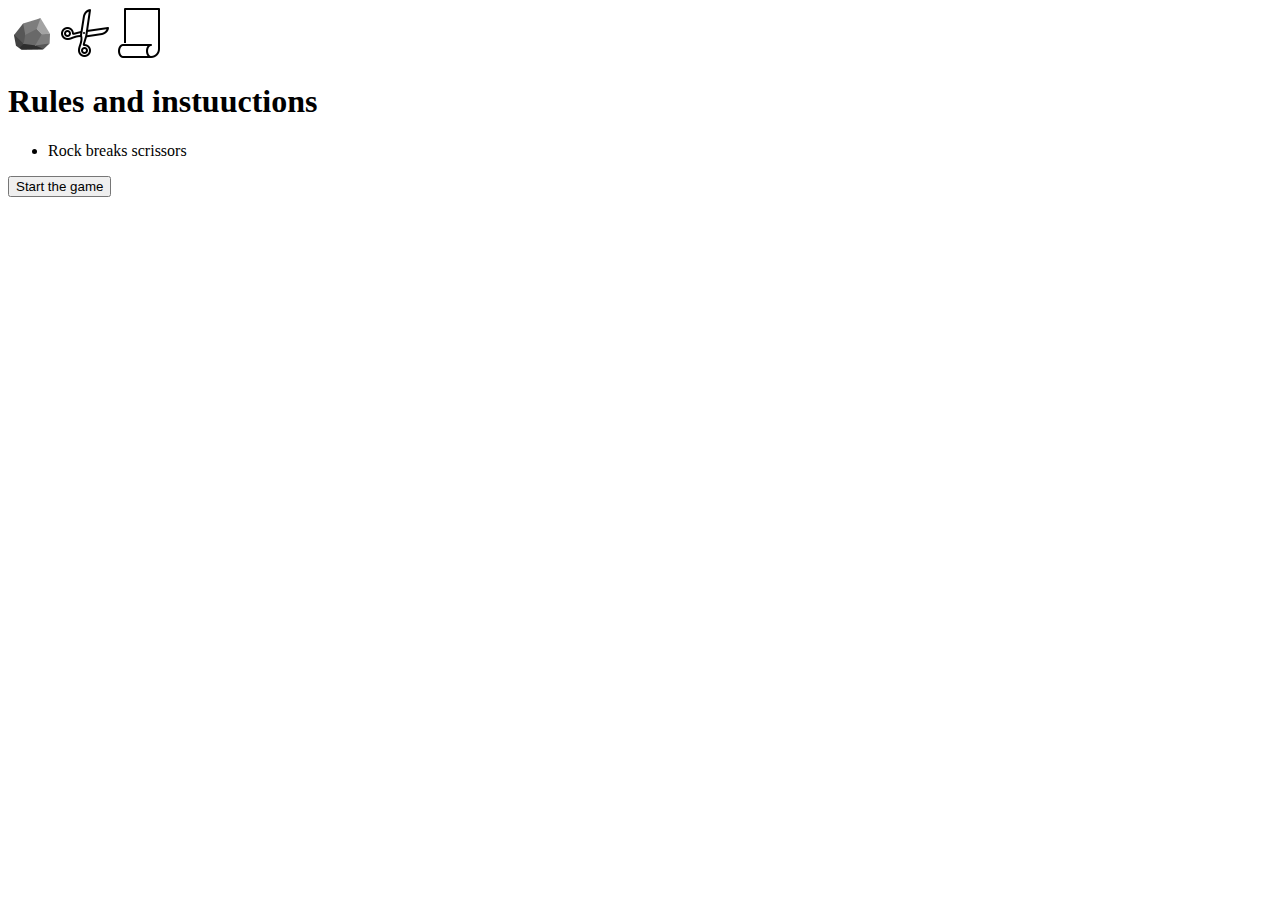
==== index.html @ 956ab9b2 "first commit" ====
<!DOCTYPE html>
<html lang="en">

<head>
    <meta charset="UTF-8">
    <meta name="viewport" content="width=device-width, initial-scale=1.0">
    <title>A&A</title>
</head>

<body>
    <div>
        <img src="./images/rps/rock.png" alt="rock">
        <img src="./images/rps/scissors.png" alt="rock">
        <img src="./images/rps/paper.png" alt="rock">
    </div>
    
    <h1>Rules and instuuctions</h1>
    <ul>
        <li>Rock breaks scrissors</li>
    </ul>
    <button>Start the game</button>


</body>

</html>
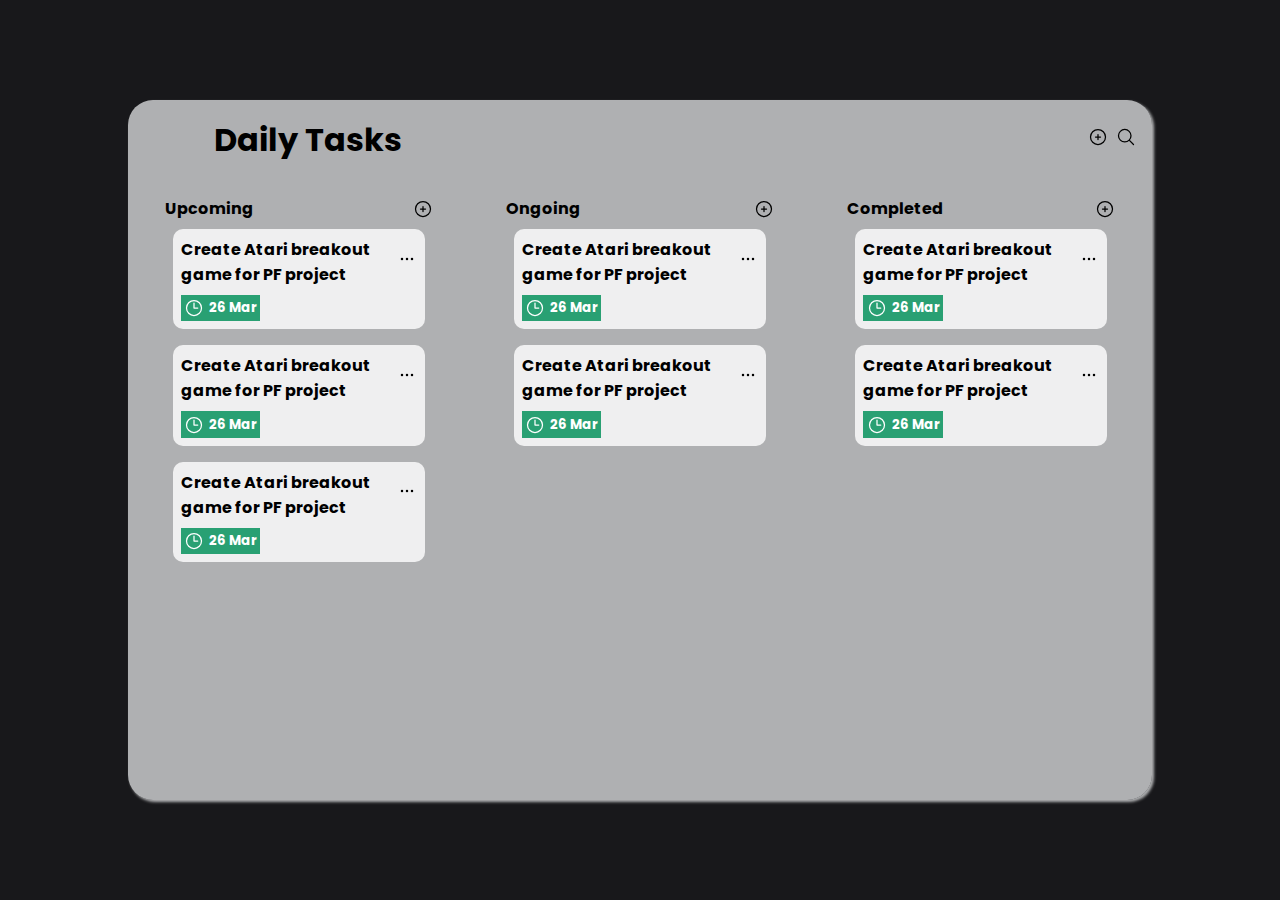
==== commit 1089a9f4: "first commit" ====
--- a/index.html
+++ b/index.html
@@ -4,23 +4,238 @@
 <head>
     <meta charset="UTF-8">
     <meta name="viewport" content="width=device-width, initial-scale=1.0">
-    <title>A&A</title>
+    <title>Drag-and-Drop Board</title>
+    <link rel="stylesheet" href="./styles.css">
 </head>
 
 <body>
-    <div>
-        <img src="./images/rps/rock.png" alt="rock">
-        <img src="./images/rps/scissors.png" alt="rock">
-        <img src="./images/rps/paper.png" alt="rock">
+    <div class="main">
+        <div class="header">
+            <div class="site-info">
+                <img class="logo"
+                    src="https://th.bing.com/th/id/R.a2f4976d232344576bfbb3cb3a7e7804?rik=JT%2fENkNzPrXwtA&riu=http%3a%2f%2fclipart-library.com%2fimages_k%2fcheck-mark-symbol-transparent-background%2fcheck-mark-symbol-transparent-background-24.png&ehk=RBWOwKTVDMfNRb49IFFiE5kBV%2baUFDKk9Q2OpnprTu0%3d&risl=&pid=ImgRaw&r=0"
+                    alt="">
+                <h1 class="title">Daily Tasks</h1>
+            </div>
+            <div class="options">
+                <div>
+                    <svg xmlns="http://www.w3.org/2000/svg" fill="none" viewBox="0 0 24 24" stroke-width="1.5"
+                        stroke="currentColor" class="icon">
+                        <path stroke-linecap="round" stroke-linejoin="round"
+                            d="M12 9v6m3-3H9m12 0a9 9 0 11-18 0 9 9 0 0118 0z" />
+                    </svg>
+
+                </div>
+                <div>
+                    <svg xmlns="http://www.w3.org/2000/svg" fill="none" viewBox="0 0 24 24" stroke-width="1.5"
+                        stroke="currentColor" class="icon">
+                        <path stroke-linecap="round" stroke-linejoin="round"
+                            d="M21 21l-5.197-5.197m0 0A7.5 7.5 0 105.196 5.196a7.5 7.5 0 0010.607 10.607z" />
+                    </svg>
+                </div>
+
+
+            </div>
+        </div>
+        <div class="boards">
+            <div id="todo" class="board">
+                <div class="board-title">
+                    <span>Upcoming</span>
+                    <svg xmlns="http://www.w3.org/2000/svg" fill="none" viewBox="0 0 24 24" stroke-width="1.5"
+                        stroke="currentColor" class="icon">
+                        <path stroke-linecap="round" stroke-linejoin="round"
+                            d="M12 9v6m3-3H9m12 0a9 9 0 11-18 0 9 9 0 0118 0z" />
+                    </svg>
+                </div>
+                <div class="tasks">
+                    <div class="task">
+                        <div class="task-info">
+                            <span class="task-title">Create Atari breakout game for PF project</span>
+                            <span>
+                                <svg xmlns="http://www.w3.org/2000/svg" fill="none" viewBox="0 0 24 24"
+                                    stroke-width="1.5" stroke="currentColor" class="icon">
+                                    <path stroke-linecap="round" stroke-linejoin="round"
+                                        d="M6.75 12a.75.75 0 11-1.5 0 .75.75 0 011.5 0zM12.75 12a.75.75 0 11-1.5 0 .75.75 0 011.5 0zM18.75 12a.75.75 0 11-1.5 0 .75.75 0 011.5 0z" />
+                                </svg>
+
+                            </span>
+                        </div>
+                        <div class="due-date">
+                            <svg xmlns="http://www.w3.org/2000/svg" fill="none" viewBox="0 0 24 24" stroke-width="1.5"
+                                stroke="currentColor" class="icon">
+                                <path stroke-linecap="round" stroke-linejoin="round"
+                                    d="M12 6v6h4.5m4.5 0a9 9 0 11-18 0 9 9 0 0118 0z" />
+                            </svg>
+
+                            <span>26 Mar</span>
+                        </div>
+                    </div>
+                    <div class="task">
+                        <div class="task-info">
+                            <span class="task-title">Create Atari breakout game for PF project</span>
+                            <span>
+                                <svg xmlns="http://www.w3.org/2000/svg" fill="none" viewBox="0 0 24 24"
+                                    stroke-width="1.5" stroke="currentColor" class="icon">
+                                    <path stroke-linecap="round" stroke-linejoin="round"
+                                        d="M6.75 12a.75.75 0 11-1.5 0 .75.75 0 011.5 0zM12.75 12a.75.75 0 11-1.5 0 .75.75 0 011.5 0zM18.75 12a.75.75 0 11-1.5 0 .75.75 0 011.5 0z" />
+                                </svg>
+
+                            </span>
+                        </div>
+                        <div class="due-date">
+                            <svg xmlns="http://www.w3.org/2000/svg" fill="none" viewBox="0 0 24 24" stroke-width="1.5"
+                                stroke="currentColor" class="icon">
+                                <path stroke-linecap="round" stroke-linejoin="round"
+                                    d="M12 6v6h4.5m4.5 0a9 9 0 11-18 0 9 9 0 0118 0z" />
+                            </svg>
+
+                            <span>26 Mar</span>
+                        </div>
+                    </div>
+                    <div class="task">
+                        <div class="task-info">
+                            <span class="task-title">Create Atari breakout game for PF project</span>
+                            <span>
+                                <svg xmlns="http://www.w3.org/2000/svg" fill="none" viewBox="0 0 24 24"
+                                    stroke-width="1.5" stroke="currentColor" class="icon">
+                                    <path stroke-linecap="round" stroke-linejoin="round"
+                                        d="M6.75 12a.75.75 0 11-1.5 0 .75.75 0 011.5 0zM12.75 12a.75.75 0 11-1.5 0 .75.75 0 011.5 0zM18.75 12a.75.75 0 11-1.5 0 .75.75 0 011.5 0z" />
+                                </svg>
+
+                            </span>
+                        </div>
+                        <div class="due-date">
+                            <svg xmlns="http://www.w3.org/2000/svg" fill="none" viewBox="0 0 24 24" stroke-width="1.5"
+                                stroke="currentColor" class="icon">
+                                <path stroke-linecap="round" stroke-linejoin="round"
+                                    d="M12 6v6h4.5m4.5 0a9 9 0 11-18 0 9 9 0 0118 0z" />
+                            </svg>
+
+                            <span>26 Mar</span>
+                        </div>
+                    </div>
+                </div>
+            </div>
+            <div id="ongoing" class="board">
+                <div class="board-title">
+                    <span>Ongoing</span>
+                    <svg xmlns="http://www.w3.org/2000/svg" fill="none" viewBox="0 0 24 24" stroke-width="1.5"
+                        stroke="currentColor" class="icon">
+                        <path stroke-linecap="round" stroke-linejoin="round"
+                            d="M12 9v6m3-3H9m12 0a9 9 0 11-18 0 9 9 0 0118 0z" />
+                    </svg>
+                </div>
+                <div class="tasks">
+                    <div class="task">
+                        <div class="task-info">
+                            <span class="task-title">Create Atari breakout game for PF project</span>
+                            <span>
+                                <svg xmlns="http://www.w3.org/2000/svg" fill="none" viewBox="0 0 24 24"
+                                    stroke-width="1.5" stroke="currentColor" class="icon">
+                                    <path stroke-linecap="round" stroke-linejoin="round"
+                                        d="M6.75 12a.75.75 0 11-1.5 0 .75.75 0 011.5 0zM12.75 12a.75.75 0 11-1.5 0 .75.75 0 011.5 0zM18.75 12a.75.75 0 11-1.5 0 .75.75 0 011.5 0z" />
+                                </svg>
+
+                            </span>
+                        </div>
+                        <div class="due-date">
+                            <svg xmlns="http://www.w3.org/2000/svg" fill="none" viewBox="0 0 24 24" stroke-width="1.5"
+                                stroke="currentColor" class="icon">
+                                <path stroke-linecap="round" stroke-linejoin="round"
+                                    d="M12 6v6h4.5m4.5 0a9 9 0 11-18 0 9 9 0 0118 0z" />
+                            </svg>
+
+                            <span>26 Mar</span>
+                        </div>
+                    </div>
+                    <div class="task">
+                        <div class="task-info">
+                            <span class="task-title">Create Atari breakout game for PF project</span>
+                            <span>
+                                <svg xmlns="http://www.w3.org/2000/svg" fill="none" viewBox="0 0 24 24"
+                                    stroke-width="1.5" stroke="currentColor" class="icon">
+                                    <path stroke-linecap="round" stroke-linejoin="round"
+                                        d="M6.75 12a.75.75 0 11-1.5 0 .75.75 0 011.5 0zM12.75 12a.75.75 0 11-1.5 0 .75.75 0 011.5 0zM18.75 12a.75.75 0 11-1.5 0 .75.75 0 011.5 0z" />
+                                </svg>
+
+                            </span>
+                        </div>
+                        <div class="due-date">
+                            <svg xmlns="http://www.w3.org/2000/svg" fill="none" viewBox="0 0 24 24" stroke-width="1.5"
+                                stroke="currentColor" class="icon">
+                                <path stroke-linecap="round" stroke-linejoin="round"
+                                    d="M12 6v6h4.5m4.5 0a9 9 0 11-18 0 9 9 0 0118 0z" />
+                            </svg>
+
+                            <span>26 Mar</span>
+                        </div>
+                    </div>
+                </div>
+            </div>
+            <div id="completed" class="board">
+                <div class="board-title">
+                    <span>Completed</span>
+                    <svg xmlns="http://www.w3.org/2000/svg" fill="none" viewBox="0 0 24 24" stroke-width="1.5"
+                        stroke="currentColor" class="icon">
+                        <path stroke-linecap="round" stroke-linejoin="round"
+                            d="M12 9v6m3-3H9m12 0a9 9 0 11-18 0 9 9 0 0118 0z" />
+                    </svg>
+                </div>
+                <div class="tasks">
+                    <div class="task">
+                        <div class="task-info">
+                            <span class="task-title">Create Atari breakout game for PF project</span>
+                            <span>
+                                <svg xmlns="http://www.w3.org/2000/svg" fill="none" viewBox="0 0 24 24"
+                                    stroke-width="1.5" stroke="currentColor" class="icon">
+                                    <path stroke-linecap="round" stroke-linejoin="round"
+                                        d="M6.75 12a.75.75 0 11-1.5 0 .75.75 0 011.5 0zM12.75 12a.75.75 0 11-1.5 0 .75.75 0 011.5 0zM18.75 12a.75.75 0 11-1.5 0 .75.75 0 011.5 0z" />
+                                </svg>
+
+                            </span>
+                        </div>
+                        <div class="due-date">
+                            <svg xmlns="http://www.w3.org/2000/svg" fill="none" viewBox="0 0 24 24" stroke-width="1.5"
+                                stroke="currentColor" class="icon">
+                                <path stroke-linecap="round" stroke-linejoin="round"
+                                    d="M12 6v6h4.5m4.5 0a9 9 0 11-18 0 9 9 0 0118 0z" />
+                            </svg>
+
+                            <span>26 Mar</span>
+                        </div>
+                    </div>
+                    <div class="task">
+                        <div class="task-info">
+                            <span class="task-title">Create Atari breakout game for PF project</span>
+                            <span>
+                                <svg xmlns="http://www.w3.org/2000/svg" fill="none" viewBox="0 0 24 24"
+                                    stroke-width="1.5" stroke="currentColor" class="icon">
+                                    <path stroke-linecap="round" stroke-linejoin="round"
+                                        d="M6.75 12a.75.75 0 11-1.5 0 .75.75 0 011.5 0zM12.75 12a.75.75 0 11-1.5 0 .75.75 0 011.5 0zM18.75 12a.75.75 0 11-1.5 0 .75.75 0 011.5 0z" />
+                                </svg>
+
+                            </span>
+                        </div>
+                        <div class="due-date">
+                            <svg xmlns="http://www.w3.org/2000/svg" fill="none" viewBox="0 0 24 24" stroke-width="1.5"
+                                stroke="currentColor" class="icon">
+                                <path stroke-linecap="round" stroke-linejoin="round"
+                                    d="M12 6v6h4.5m4.5 0a9 9 0 11-18 0 9 9 0 0118 0z" />
+                            </svg>
+
+                            <span>26 Mar</span>
+                        </div>
+                    </div>
+                </div>
+            </div>
+        </div>
     </div>
-    
-    <h1>Rules and instuuctions</h1>
-    <ul>
-        <li>Rock breaks scrissors</li>
-    </ul>
-    <button>Start the game</button>
-
-
+
+
+
+
+
+    <script src="./script.js"></script>
 </body>
 
 </html>--- a/styles.css
+++ b/styles.css
@@ -0,0 +1,162 @@
+/* styles.css */
+@import url('https://fonts.googleapis.com/css2?family=DM+Sans:opsz,wght@9..40,400;9..40,700;9..40,900&family=Poppins:wght@400;700&display=swap');
+
+*{
+    padding: 0;
+    margin: 0;
+    box-sizing: border-box;
+    font-family: 'Poppins', sans-serif;
+}
+
+body{
+    background-color: #18181b;
+    display: flex;
+    align-items: center;
+    justify-content: center;
+    height: 100vh;
+}
+
+.main{
+    width: 80%;
+    height: 700px;
+    background-color: #f7f9fbad;
+    border-radius: 25px;
+    box-shadow: 2px 2px 3px #f7f9fbad;
+}
+
+.header{
+    display: flex;
+    align-items: center;
+    justify-content: space-between;
+    margin: 1rem;
+}
+
+.site-info{
+    display: flex;
+    align-items: center;
+}
+
+.logo{
+    width: 70px;
+
+}
+
+.options{
+    display: flex;
+    align-items: center;
+    gap: 0.5rem;
+}
+
+.icon{
+    cursor: pointer;
+    width: 20px;
+}
+
+.boards{
+    display: grid;
+    grid-template-columns: repeat(3,1fr);
+    place-items: center;
+}
+
+.board{
+   
+    /* background-color: white; */
+    height: 500px;
+    width: 300px;
+    /* overflow: scroll; */
+    padding: 1rem;
+}
+
+.board-title{
+    font-weight: bold;
+    display: flex;
+    align-items: center;
+    justify-content: space-between;
+    
+}
+
+.tasks{
+    display: flex;
+    flex-direction: column;
+    justify-content: start;
+    align-items: start;
+}
+
+.task{
+    display: flex;
+    justify-content: start;
+    flex-direction: column;
+    background-color: rgba(255, 255, 255, 0.8);
+    width: fit-content;
+    padding: 0.5rem;
+    margin: 0.5rem;
+    border-radius: 10px;
+
+}
+.task-info{
+    display: flex;
+    align-items: center;
+    justify-content: space-between;
+}
+
+.task-title{
+    font-weight: bold;
+
+}
+
+.due-date{
+    font-size: smaller;
+    margin-top: 0.5rem;
+    background-color: #29a073;
+    width: fit-content;
+    color: white;
+    font-weight: bold;
+    padding: 0.2rem;
+    display: flex;
+    align-items: center;
+    gap: 5px;
+}
+
+/* .todos {
+    font-family: 'Arial', sans-serif;
+    display: flex;
+    justify-content: center;
+    align-items: center;
+    min-height: 100vh;
+    margin: 0;
+  }
+  
+  .board {
+    border: 1px solid #ccc;
+    border-radius: 8px;
+    width: 200px;
+    margin: 10px;
+    padding: 10px;
+    background-color: #f4f4f4;
+    box-shadow: 0 0 10px rgba(0, 0, 0, 0.1);
+  }
+  
+  .board-header {
+    font-size: 1.2em;
+    font-weight: bold;
+    margin-bottom: 8px;
+  }
+  
+  .task {
+    background-color: #fff;
+    border: 1px solid #ddd;
+    border-radius: 4px;
+    padding: 8px;
+    margin-bottom: 8px;
+    cursor: grab;
+    user-select: none;
+  }
+  
+  .task:hover {
+    background-color: #f9f9f9;
+  }
+  
+  .task:active {
+    cursor: grabbing;
+  } */
+  
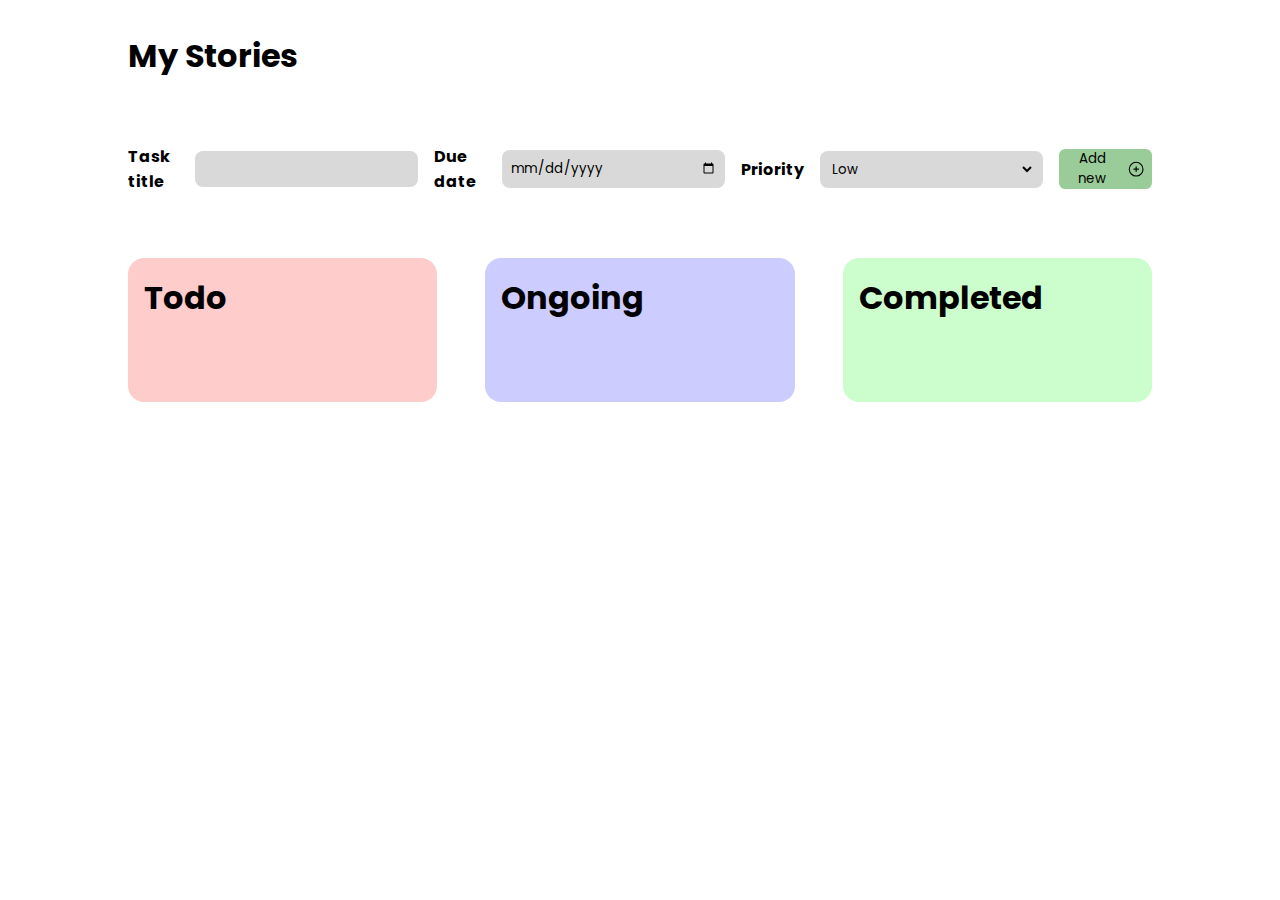
==== commit 48e553bb: "Project completed" ====
--- a/index.html
+++ b/index.html
@@ -4,238 +4,68 @@
 <head>
     <meta charset="UTF-8">
     <meta name="viewport" content="width=device-width, initial-scale=1.0">
-    <title>Drag-and-Drop Board</title>
+    <title>Document</title>
     <link rel="stylesheet" href="./styles.css">
+    <link rel="shortcut icon" href="./imgs/favicon." type="image/x-icon">
 </head>
 
+
 <body>
-    <div class="main">
-        <div class="header">
-            <div class="site-info">
-                <img class="logo"
-                    src="https://th.bing.com/th/id/R.a2f4976d232344576bfbb3cb3a7e7804?rik=JT%2fENkNzPrXwtA&riu=http%3a%2f%2fclipart-library.com%2fimages_k%2fcheck-mark-symbol-transparent-background%2fcheck-mark-symbol-transparent-background-24.png&ehk=RBWOwKTVDMfNRb49IFFiE5kBV%2baUFDKk9Q2OpnprTu0%3d&risl=&pid=ImgRaw&r=0"
-                    alt="">
-                <h1 class="title">Daily Tasks</h1>
-            </div>
-            <div class="options">
-                <div>
-                    <svg xmlns="http://www.w3.org/2000/svg" fill="none" viewBox="0 0 24 24" stroke-width="1.5"
-                        stroke="currentColor" class="icon">
-                        <path stroke-linecap="round" stroke-linejoin="round"
-                            d="M12 9v6m3-3H9m12 0a9 9 0 11-18 0 9 9 0 0118 0z" />
-                    </svg>
+    <header class="header">
+        <h1>My Stories</h1>
 
-                </div>
-                <div>
-                    <svg xmlns="http://www.w3.org/2000/svg" fill="none" viewBox="0 0 24 24" stroke-width="1.5"
-                        stroke="currentColor" class="icon">
-                        <path stroke-linecap="round" stroke-linejoin="round"
-                            d="M21 21l-5.197-5.197m0 0A7.5 7.5 0 105.196 5.196a7.5 7.5 0 0010.607 10.607z" />
-                    </svg>
-                </div>
+    </header>
+    <div class="add-task">
 
+        <label for="">Task title</label>
+        <div class="task-input">
+            <input type="text" id="newTask">
+        </div>
+        <label for="">Due date</label>
+        <div class="task-input">
+
+            <input type="date" id="newTaskDate">
+        </div>
+        <label for="">Priority</label>
+        <div class="task-input">
+
+            <select id="newTaskPrio">
+
+                <option value="Low">Low</option>
+                <option value="Medium">Medium</option>
+                <option value="High">High</option>
+            </select>
+        </div>
+        <button onclick="addNewTask(this)" id="addNew" class="add-new">
+            <span>Add new</span>
+            <svg xmlns="http://www.w3.org/2000/svg" fill="none" viewBox="0 0 24 24" stroke-width="1.5"
+                stroke="currentColor" class="icon">
+                <path stroke-linecap="round" stroke-linejoin="round"
+                    d="M12 9v6m3-3H9m12 0a9 9 0 11-18 0 9 9 0 0118 0z" />
+            </svg>
+        </button>
+    </div>
+    <div class="boards">
+        <div class="board bg-red">
+            <h1>Todo</h1>
+            <div id="todo" ondrop="drop(event)" ondragover="allowDrop(event)" class="tasks">
 
             </div>
         </div>
-        <div class="boards">
-            <div id="todo" class="board">
-                <div class="board-title">
-                    <span>Upcoming</span>
-                    <svg xmlns="http://www.w3.org/2000/svg" fill="none" viewBox="0 0 24 24" stroke-width="1.5"
-                        stroke="currentColor" class="icon">
-                        <path stroke-linecap="round" stroke-linejoin="round"
-                            d="M12 9v6m3-3H9m12 0a9 9 0 11-18 0 9 9 0 0118 0z" />
-                    </svg>
-                </div>
-                <div class="tasks">
-                    <div class="task">
-                        <div class="task-info">
-                            <span class="task-title">Create Atari breakout game for PF project</span>
-                            <span>
-                                <svg xmlns="http://www.w3.org/2000/svg" fill="none" viewBox="0 0 24 24"
-                                    stroke-width="1.5" stroke="currentColor" class="icon">
-                                    <path stroke-linecap="round" stroke-linejoin="round"
-                                        d="M6.75 12a.75.75 0 11-1.5 0 .75.75 0 011.5 0zM12.75 12a.75.75 0 11-1.5 0 .75.75 0 011.5 0zM18.75 12a.75.75 0 11-1.5 0 .75.75 0 011.5 0z" />
-                                </svg>
+        <div class="board bg-yellow">
+            <h1>Ongoing</h1>
+            <div ondrop="drop(event)" ondragover="allowDrop(event)" id="ongoing" class="tasks">
 
-                            </span>
-                        </div>
-                        <div class="due-date">
-                            <svg xmlns="http://www.w3.org/2000/svg" fill="none" viewBox="0 0 24 24" stroke-width="1.5"
-                                stroke="currentColor" class="icon">
-                                <path stroke-linecap="round" stroke-linejoin="round"
-                                    d="M12 6v6h4.5m4.5 0a9 9 0 11-18 0 9 9 0 0118 0z" />
-                            </svg>
+            </div>
+        </div>
+        <div class="board bg-green">
+            <h1>Completed</h1>
+            <div ondrop="drop(event)" ondragover="allowDrop(event)" id="completed" class="tasks">
 
-                            <span>26 Mar</span>
-                        </div>
-                    </div>
-                    <div class="task">
-                        <div class="task-info">
-                            <span class="task-title">Create Atari breakout game for PF project</span>
-                            <span>
-                                <svg xmlns="http://www.w3.org/2000/svg" fill="none" viewBox="0 0 24 24"
-                                    stroke-width="1.5" stroke="currentColor" class="icon">
-                                    <path stroke-linecap="round" stroke-linejoin="round"
-                                        d="M6.75 12a.75.75 0 11-1.5 0 .75.75 0 011.5 0zM12.75 12a.75.75 0 11-1.5 0 .75.75 0 011.5 0zM18.75 12a.75.75 0 11-1.5 0 .75.75 0 011.5 0z" />
-                                </svg>
-
-                            </span>
-                        </div>
-                        <div class="due-date">
-                            <svg xmlns="http://www.w3.org/2000/svg" fill="none" viewBox="0 0 24 24" stroke-width="1.5"
-                                stroke="currentColor" class="icon">
-                                <path stroke-linecap="round" stroke-linejoin="round"
-                                    d="M12 6v6h4.5m4.5 0a9 9 0 11-18 0 9 9 0 0118 0z" />
-                            </svg>
-
-                            <span>26 Mar</span>
-                        </div>
-                    </div>
-                    <div class="task">
-                        <div class="task-info">
-                            <span class="task-title">Create Atari breakout game for PF project</span>
-                            <span>
-                                <svg xmlns="http://www.w3.org/2000/svg" fill="none" viewBox="0 0 24 24"
-                                    stroke-width="1.5" stroke="currentColor" class="icon">
-                                    <path stroke-linecap="round" stroke-linejoin="round"
-                                        d="M6.75 12a.75.75 0 11-1.5 0 .75.75 0 011.5 0zM12.75 12a.75.75 0 11-1.5 0 .75.75 0 011.5 0zM18.75 12a.75.75 0 11-1.5 0 .75.75 0 011.5 0z" />
-                                </svg>
-
-                            </span>
-                        </div>
-                        <div class="due-date">
-                            <svg xmlns="http://www.w3.org/2000/svg" fill="none" viewBox="0 0 24 24" stroke-width="1.5"
-                                stroke="currentColor" class="icon">
-                                <path stroke-linecap="round" stroke-linejoin="round"
-                                    d="M12 6v6h4.5m4.5 0a9 9 0 11-18 0 9 9 0 0118 0z" />
-                            </svg>
-
-                            <span>26 Mar</span>
-                        </div>
-                    </div>
-                </div>
-            </div>
-            <div id="ongoing" class="board">
-                <div class="board-title">
-                    <span>Ongoing</span>
-                    <svg xmlns="http://www.w3.org/2000/svg" fill="none" viewBox="0 0 24 24" stroke-width="1.5"
-                        stroke="currentColor" class="icon">
-                        <path stroke-linecap="round" stroke-linejoin="round"
-                            d="M12 9v6m3-3H9m12 0a9 9 0 11-18 0 9 9 0 0118 0z" />
-                    </svg>
-                </div>
-                <div class="tasks">
-                    <div class="task">
-                        <div class="task-info">
-                            <span class="task-title">Create Atari breakout game for PF project</span>
-                            <span>
-                                <svg xmlns="http://www.w3.org/2000/svg" fill="none" viewBox="0 0 24 24"
-                                    stroke-width="1.5" stroke="currentColor" class="icon">
-                                    <path stroke-linecap="round" stroke-linejoin="round"
-                                        d="M6.75 12a.75.75 0 11-1.5 0 .75.75 0 011.5 0zM12.75 12a.75.75 0 11-1.5 0 .75.75 0 011.5 0zM18.75 12a.75.75 0 11-1.5 0 .75.75 0 011.5 0z" />
-                                </svg>
-
-                            </span>
-                        </div>
-                        <div class="due-date">
-                            <svg xmlns="http://www.w3.org/2000/svg" fill="none" viewBox="0 0 24 24" stroke-width="1.5"
-                                stroke="currentColor" class="icon">
-                                <path stroke-linecap="round" stroke-linejoin="round"
-                                    d="M12 6v6h4.5m4.5 0a9 9 0 11-18 0 9 9 0 0118 0z" />
-                            </svg>
-
-                            <span>26 Mar</span>
-                        </div>
-                    </div>
-                    <div class="task">
-                        <div class="task-info">
-                            <span class="task-title">Create Atari breakout game for PF project</span>
-                            <span>
-                                <svg xmlns="http://www.w3.org/2000/svg" fill="none" viewBox="0 0 24 24"
-                                    stroke-width="1.5" stroke="currentColor" class="icon">
-                                    <path stroke-linecap="round" stroke-linejoin="round"
-                                        d="M6.75 12a.75.75 0 11-1.5 0 .75.75 0 011.5 0zM12.75 12a.75.75 0 11-1.5 0 .75.75 0 011.5 0zM18.75 12a.75.75 0 11-1.5 0 .75.75 0 011.5 0z" />
-                                </svg>
-
-                            </span>
-                        </div>
-                        <div class="due-date">
-                            <svg xmlns="http://www.w3.org/2000/svg" fill="none" viewBox="0 0 24 24" stroke-width="1.5"
-                                stroke="currentColor" class="icon">
-                                <path stroke-linecap="round" stroke-linejoin="round"
-                                    d="M12 6v6h4.5m4.5 0a9 9 0 11-18 0 9 9 0 0118 0z" />
-                            </svg>
-
-                            <span>26 Mar</span>
-                        </div>
-                    </div>
-                </div>
-            </div>
-            <div id="completed" class="board">
-                <div class="board-title">
-                    <span>Completed</span>
-                    <svg xmlns="http://www.w3.org/2000/svg" fill="none" viewBox="0 0 24 24" stroke-width="1.5"
-                        stroke="currentColor" class="icon">
-                        <path stroke-linecap="round" stroke-linejoin="round"
-                            d="M12 9v6m3-3H9m12 0a9 9 0 11-18 0 9 9 0 0118 0z" />
-                    </svg>
-                </div>
-                <div class="tasks">
-                    <div class="task">
-                        <div class="task-info">
-                            <span class="task-title">Create Atari breakout game for PF project</span>
-                            <span>
-                                <svg xmlns="http://www.w3.org/2000/svg" fill="none" viewBox="0 0 24 24"
-                                    stroke-width="1.5" stroke="currentColor" class="icon">
-                                    <path stroke-linecap="round" stroke-linejoin="round"
-                                        d="M6.75 12a.75.75 0 11-1.5 0 .75.75 0 011.5 0zM12.75 12a.75.75 0 11-1.5 0 .75.75 0 011.5 0zM18.75 12a.75.75 0 11-1.5 0 .75.75 0 011.5 0z" />
-                                </svg>
-
-                            </span>
-                        </div>
-                        <div class="due-date">
-                            <svg xmlns="http://www.w3.org/2000/svg" fill="none" viewBox="0 0 24 24" stroke-width="1.5"
-                                stroke="currentColor" class="icon">
-                                <path stroke-linecap="round" stroke-linejoin="round"
-                                    d="M12 6v6h4.5m4.5 0a9 9 0 11-18 0 9 9 0 0118 0z" />
-                            </svg>
-
-                            <span>26 Mar</span>
-                        </div>
-                    </div>
-                    <div class="task">
-                        <div class="task-info">
-                            <span class="task-title">Create Atari breakout game for PF project</span>
-                            <span>
-                                <svg xmlns="http://www.w3.org/2000/svg" fill="none" viewBox="0 0 24 24"
-                                    stroke-width="1.5" stroke="currentColor" class="icon">
-                                    <path stroke-linecap="round" stroke-linejoin="round"
-                                        d="M6.75 12a.75.75 0 11-1.5 0 .75.75 0 011.5 0zM12.75 12a.75.75 0 11-1.5 0 .75.75 0 011.5 0zM18.75 12a.75.75 0 11-1.5 0 .75.75 0 011.5 0z" />
-                                </svg>
-
-                            </span>
-                        </div>
-                        <div class="due-date">
-                            <svg xmlns="http://www.w3.org/2000/svg" fill="none" viewBox="0 0 24 24" stroke-width="1.5"
-                                stroke="currentColor" class="icon">
-                                <path stroke-linecap="round" stroke-linejoin="round"
-                                    d="M12 6v6h4.5m4.5 0a9 9 0 11-18 0 9 9 0 0118 0z" />
-                            </svg>
-
-                            <span>26 Mar</span>
-                        </div>
-                    </div>
-                </div>
             </div>
         </div>
     </div>
-
-
-
-
-
-    <script src="./script.js"></script>
+    <script src="./index.js"></script>
 </body>
 
 </html>--- a/styles.css
+++ b/styles.css
@@ -1,4 +1,3 @@
-/* styles.css */
 @import url('https://fonts.googleapis.com/css2?family=DM+Sans:opsz,wght@9..40,400;9..40,700;9..40,900&family=Poppins:wght@400;700&display=swap');
 
 *{
@@ -8,155 +7,191 @@
     font-family: 'Poppins', sans-serif;
 }
 
-body{
-    background-color: #18181b;
+body {
     display: flex;
     align-items: center;
     justify-content: center;
-    height: 100vh;
+    flex-direction: column;
+
 }
+.icon{
+    width: 20px;
 
-.main{
-    width: 80%;
-    height: 700px;
-    background-color: #f7f9fbad;
-    border-radius: 25px;
-    box-shadow: 2px 2px 3px #f7f9fbad;
 }
-
-.header{
+.header {
     display: flex;
     align-items: center;
     justify-content: space-between;
-    margin: 1rem;
+    width: 80%;
+    margin: 2rem;
+}
+.add-new{
+    background-color: rgba(0, 128, 0, 0.4);
+    border: none;
+    cursor: pointer;
+    padding: 0.4rem;
+    border-radius: 0.4rem;
+    width: 20%;
+    height: 40px;
+    display: flex;
+    align-items: center;
+    justify-content: center;
+    gap: 0.5rem;
 }
 
-.site-info{
+.add-task{
+    margin: 2rem;
     display: flex;
     align-items: center;
+    justify-content: space-between;
+    width: 80%;
+    
+    margin: 2rem;
+    gap: 1rem;
 }
 
-.logo{
-    width: 70px;
+.task-input{
+    width: 50%;
+    background-color: rgba(128, 128, 128, 0.3);
+    border-radius: 0.5rem;
+    display: flex;
+    align-items: center;
+    padding: 0.5rem;
+}
+label{
+   width: 12%;
+    font-weight: bold;
+}
+.task-input input{
+   border: none;
+  
+   background-color: transparent;
+   width: 100%;
+   outline: none;
+}
+.task-input select{
+    border: none;
+   
+    background-color: transparent;
+    width: 100%;
+    outline: none;
+ }
+.boards {
+    width: 80%;
+    display: grid;
+    place-items: start;
+    gap: 3rem;
+    grid-template-columns: repeat(3, 1fr);
+    margin-top: 2rem;
+}
+.board{
+    display: flex;
+    width: 100%;
+    /* background-color: rgb(201, 242, 201); */
+    flex-direction: column;
+    align-items: start;
+    justify-content: start;
+    /* background-color: rgba(128, 128, 128, 0.1); */
+    padding: 1rem;
+    border-radius: 1rem;
+}
+
+.bg-green{
+    background-color: rgba(0, 244, 0, 0.2);
+}
+.bg-red{
+    background-color: rgba(255, 0, 0, 0.2)
+}
+
+.bg-yellow{
+    background-color: rgba(0, 0, 255, 0.2)
+}
+
+.dragging{
+    border: 2px dotted rgba(128, 128, 128, 0.9);
+}
+
+.tasks{
+    padding: 1rem;
+    margin-top: 2rem;
+    width: 100%;
+    display: flex;
+    gap: 1rem;
+    align-items: center;
+    flex-direction: column;
+    justify-content: center;
+}
+.task{
+    
+    display: flex;
+    flex-direction: column;
+    width: 100%;
+    /* background-color: rgba(128, 128, 128, 0.2); */
+    background-color: white;
+    box-shadow: 10px 10px 20px rgba(128, 128, 128, 0.132);
+    padding: 0.9rem;
+    border-radius: 0.6rem;
+    cursor: pointer;
+}
+.task-title{
+    font-size: 1.3rem;
+    font-weight: bolder;
+    text-transform: capitalize;
+    color: rgba(128, 128, 128, 9);
+}
+.task-info-actions{
+    margin-top: 0.5rem;
+    display: flex;
+    align-items: center;
+    justify-content: space-between;
+    gap: 3rem;
+}
+
+.task-info{
+    display: flex;
+    align-items: center;
+    gap: 1rem;
+    
+}
+
+.task-prio{
+    width: fit-content;
+    text-align: center;
+    padding: 0.3rem;
+    border-radius: 0.4rem;
+}
+
+.task-due{
+    color: rgba(128, 128, 128, 9);
+    font-weight: bold;
 
 }
 
-.options{
+.red{
+    background-color: rgba(255, 0, 0, 0.5);
+}
+
+.green{
+    background-color: rgba(0, 128, 0, 0.4);
+}
+
+.yellow{
+    background-color: rgba(255, 255, 0, 0.5);
+}
+
+
+.task-actions{
     display: flex;
     align-items: center;
     gap: 0.5rem;
 }
 
 .icon{
-    cursor: pointer;
     width: 20px;
 }
 
-.boards{
-    display: grid;
-    grid-template-columns: repeat(3,1fr);
-    place-items: center;
-}
 
-.board{
-   
-    /* background-color: white; */
-    height: 500px;
-    width: 300px;
-    /* overflow: scroll; */
-    padding: 1rem;
-}
 
-.board-title{
-    font-weight: bold;
-    display: flex;
-    align-items: center;
-    justify-content: space-between;
-    
-}
-
-.tasks{
-    display: flex;
-    flex-direction: column;
-    justify-content: start;
-    align-items: start;
-}
-
-.task{
-    display: flex;
-    justify-content: start;
-    flex-direction: column;
-    background-color: rgba(255, 255, 255, 0.8);
-    width: fit-content;
-    padding: 0.5rem;
-    margin: 0.5rem;
-    border-radius: 10px;
-
-}
-.task-info{
-    display: flex;
-    align-items: center;
-    justify-content: space-between;
-}
-
-.task-title{
-    font-weight: bold;
-
-}
-
-.due-date{
-    font-size: smaller;
-    margin-top: 0.5rem;
-    background-color: #29a073;
-    width: fit-content;
-    color: white;
-    font-weight: bold;
-    padding: 0.2rem;
-    display: flex;
-    align-items: center;
-    gap: 5px;
-}
-
-/* .todos {
-    font-family: 'Arial', sans-serif;
-    display: flex;
-    justify-content: center;
-    align-items: center;
-    min-height: 100vh;
-    margin: 0;
-  }
-  
-  .board {
-    border: 1px solid #ccc;
-    border-radius: 8px;
-    width: 200px;
-    margin: 10px;
-    padding: 10px;
-    background-color: #f4f4f4;
-    box-shadow: 0 0 10px rgba(0, 0, 0, 0.1);
-  }
-  
-  .board-header {
-    font-size: 1.2em;
-    font-weight: bold;
-    margin-bottom: 8px;
-  }
-  
-  .task {
-    background-color: #fff;
-    border: 1px solid #ddd;
-    border-radius: 4px;
-    padding: 8px;
-    margin-bottom: 8px;
-    cursor: grab;
-    user-select: none;
-  }
-  
-  .task:hover {
-    background-color: #f9f9f9;
-  }
-  
-  .task:active {
-    cursor: grabbing;
-  } */
-  
+.completed{
+text-decoration: line-through;
+}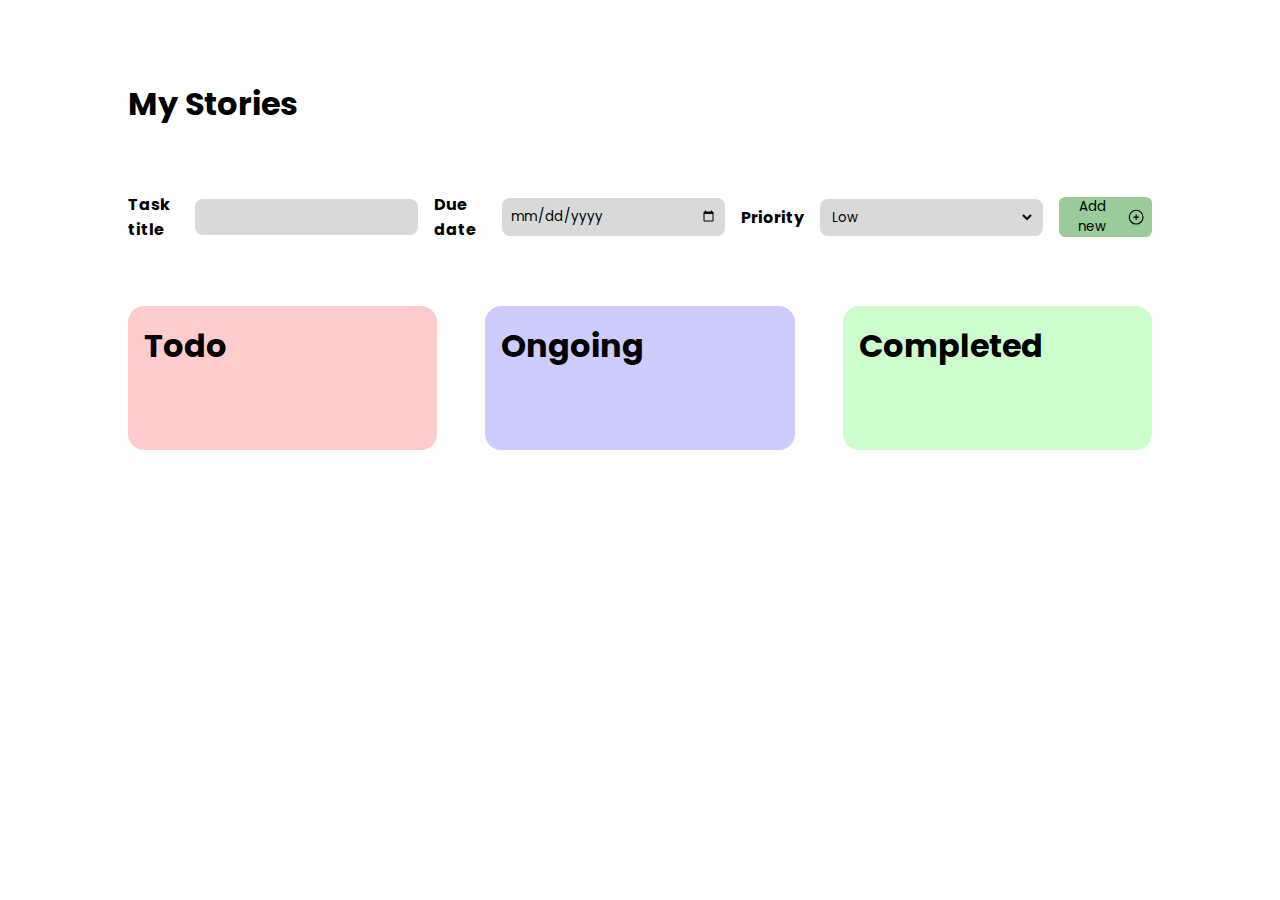
==== commit 42eca593: "Project Completed final" ====
--- a/index.html
+++ b/index.html
@@ -6,7 +6,7 @@
     <meta name="viewport" content="width=device-width, initial-scale=1.0">
     <title>Document</title>
     <link rel="stylesheet" href="./styles.css">
-    <link rel="shortcut icon" href="./imgs/favicon." type="image/x-icon">
+    <link rel="shortcut icon" href="./imgs/favicon.ico" type="image/x-icon">
 </head>
 
 
@@ -15,6 +15,15 @@
         <h1>My Stories</h1>
 
     </header>
+    <div id="notification" class="notification">
+        <svg xmlns="http://www.w3.org/2000/svg" fill="none" viewBox="0 0 24 24" stroke-width="1.5" stroke="currentColor"
+            class="icon">
+            <path stroke-linecap="round" stroke-linejoin="round"
+                d="m11.25 11.25.041-.02a.75.75 0 0 1 1.063.852l-.708 2.836a.75.75 0 0 0 1.063.853l.041-.021M21 12a9 9 0 1 1-18 0 9 9 0 0 1 18 0Zm-9-3.75h.008v.008H12V8.25Z" />
+        </svg>
+
+        <span id="notification-title">Title should not be empty</span>
+    </div>
     <div class="add-task">
 
         <label for="">Task title</label>
--- a/styles.css
+++ b/styles.css
@@ -12,6 +12,7 @@
     align-items: center;
     justify-content: center;
     flex-direction: column;
+    position: relative;
 
 }
 .icon{
@@ -24,6 +25,7 @@
     justify-content: space-between;
     width: 80%;
     margin: 2rem;
+    margin-top: 5rem;
 }
 .add-new{
     background-color: rgba(0, 128, 0, 0.4);
@@ -41,12 +43,12 @@
 
 .add-task{
     margin: 2rem;
+    
     display: flex;
     align-items: center;
     justify-content: space-between;
     width: 80%;
     
-    margin: 2rem;
     gap: 1rem;
 }
 
@@ -87,11 +89,9 @@
 .board{
     display: flex;
     width: 100%;
-    /* background-color: rgb(201, 242, 201); */
     flex-direction: column;
     align-items: start;
     justify-content: start;
-    /* background-color: rgba(128, 128, 128, 0.1); */
     padding: 1rem;
     border-radius: 1rem;
 }
@@ -120,13 +120,15 @@
     align-items: center;
     flex-direction: column;
     justify-content: center;
+    overflow: hidden;
 }
 .task{
-    
-    display: flex;
-    flex-direction: column;
-    width: 100%;
-    /* background-color: rgba(128, 128, 128, 0.2); */
+    transform: translateX(-500px);
+    overflow: hidden;
+    transition: transform 0.8s ease-in;
+    display: flex;
+    flex-direction: column;
+    width: 100%;
     background-color: white;
     box-shadow: 10px 10px 20px rgba(128, 128, 128, 0.132);
     padding: 0.9rem;
@@ -194,4 +196,36 @@
 
 .completed{
 text-decoration: line-through;
-}+}
+
+  
+.show-animation {
+    transform: translateX(0);
+  }
+
+
+.notification{
+    display: flex;
+    align-items: center;
+    gap: 0.2rem;
+    position: absolute;
+    right: 0;
+    
+    top: 0;
+    margin: 4rem;
+    background-color: rgba(255, 0, 0, 0.3);
+    padding: 1rem;
+    transform: translateX(900px);
+    transition: transform 1s ease-in;
+    width: 15%;
+    justify-content: space-evenly;
+    border-radius: 6px;
+    
+  }
+
+
+.show-notification{
+    transform: translateX(0);
+    
+   
+}
